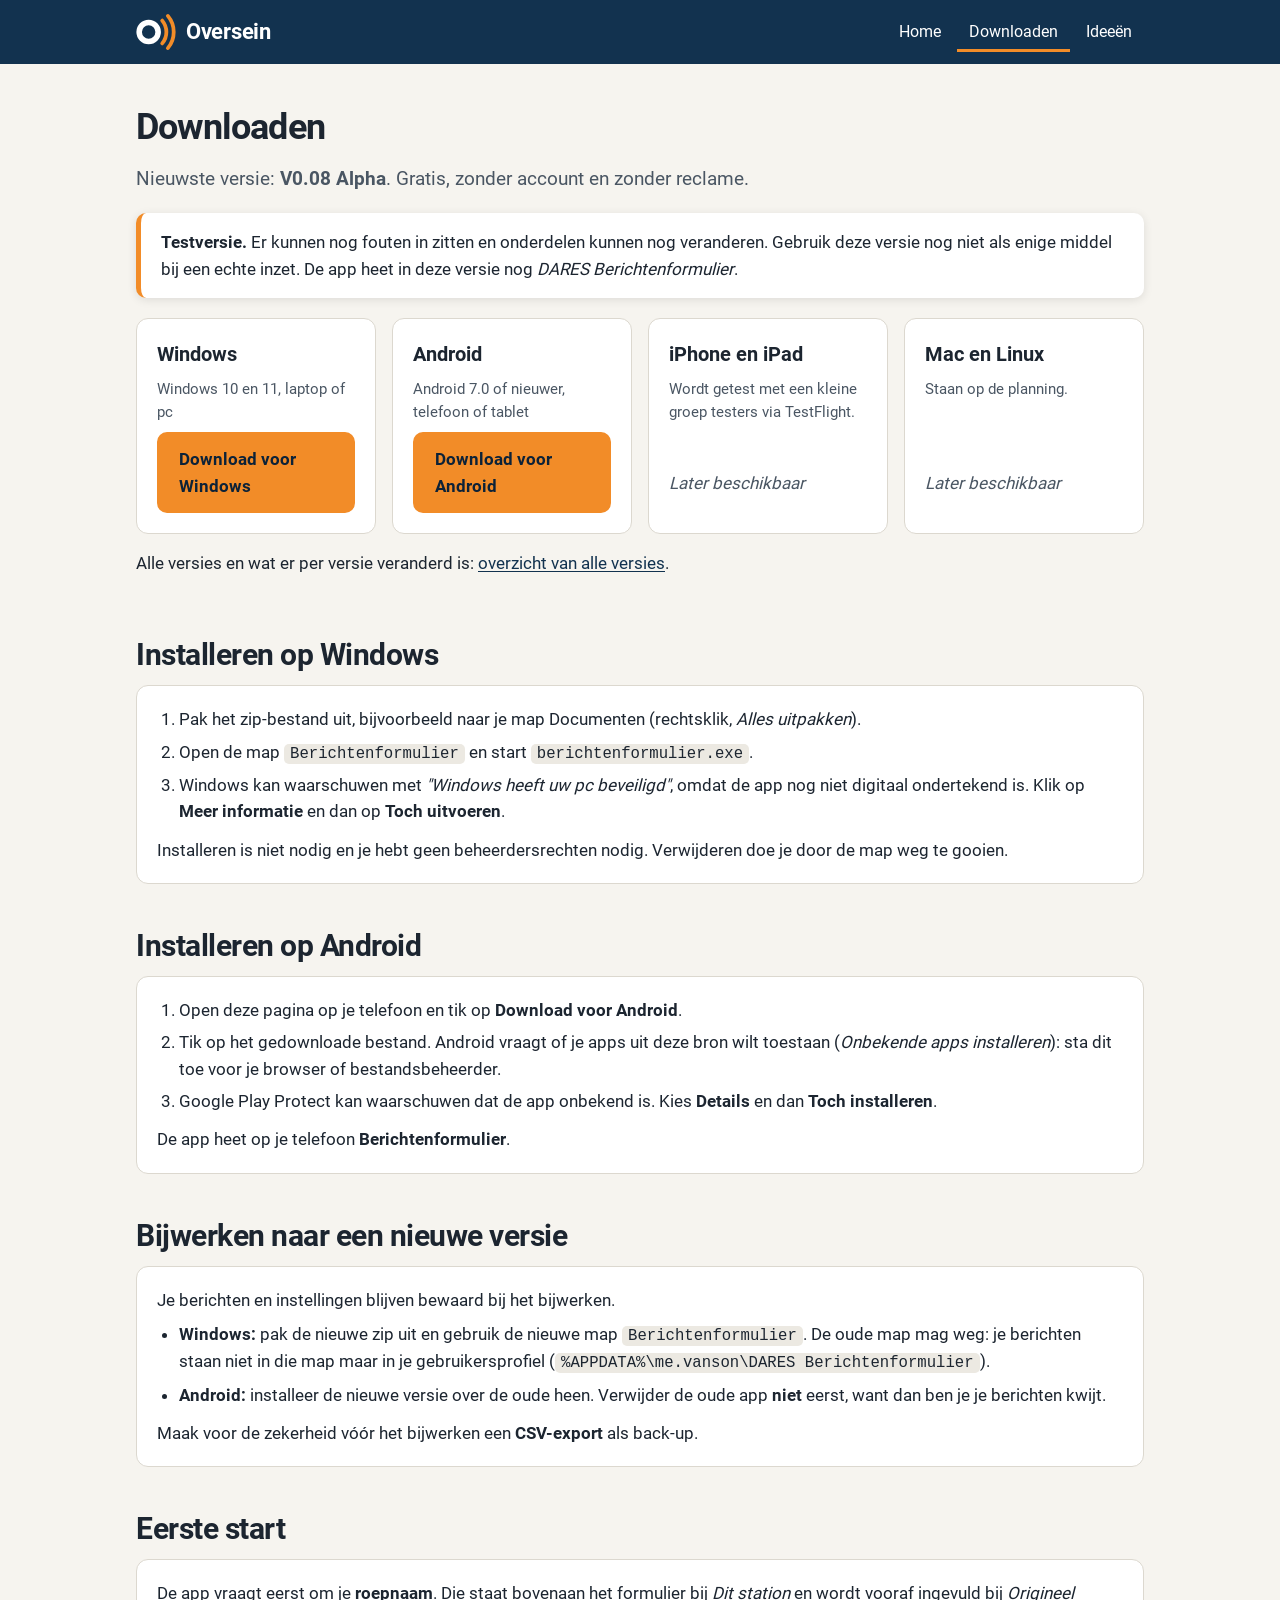
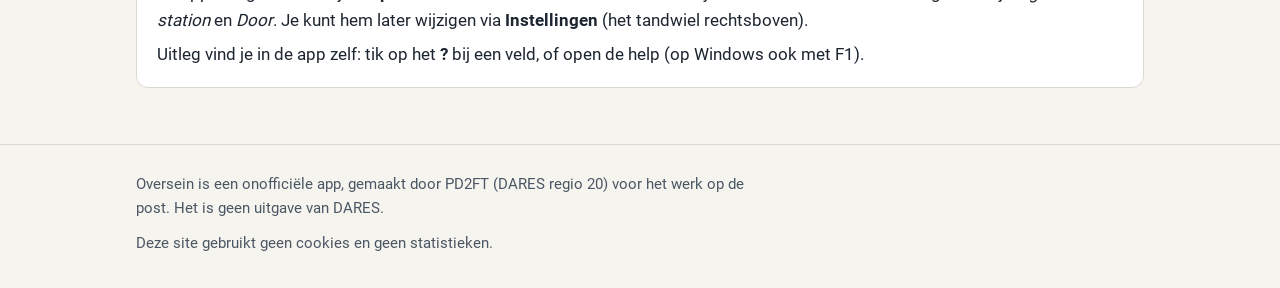
==== download.html @ a9109325 "Oversein website: home, downloads, 404" ====
<!doctype html>
<html lang="nl">
<head>
<meta charset="utf-8">
<meta name="viewport" content="width=device-width, initial-scale=1">
<title>Oversein downloaden</title>
<meta name="description" content="Download Oversein voor Windows en Android. Volledig offline, gratis, zonder account.">
<meta name="theme-color" content="#12324F">
<link rel="icon" href="assets/img/favicon.svg" type="image/svg+xml">
<link rel="apple-touch-icon" href="assets/img/apple-touch-icon.png">
<link rel="stylesheet" href="assets/site.css">
<meta property="og:type" content="website">
<meta property="og:title" content="Oversein downloaden">
<meta property="og:description" content="Toolkit voor noodcommunicatie zonder internet">
<meta property="og:url" content="https://oversein.nl/download.html">
<meta property="og:image" content="https://oversein.nl/assets/img/oversein-woordmerk.png">
<meta property="og:locale" content="nl_NL">
</head>
<body>

<header class="site-header">
  <div class="wrap">
    <a class="brand" href="./">
      <svg viewBox="200 196 632 632" aria-hidden="true"><circle cx="400" cy="512" r="150" fill="none" stroke="#FFFFFF" stroke-width="88"/><g fill="none" stroke="#F28C28" stroke-width="60" stroke-linecap="round"><path d="M614.5 332.0 A280 280 0 0 1 614.5 692.0"/><path d="M703.4 257.5 A396 396 0 0 1 703.4 766.5"/></g></svg>
      Oversein
    </a>
    <nav class="site-nav" aria-label="Hoofdmenu">
      <a href="./">Home</a>
      <a href="download.html" aria-current="page">Downloaden</a>
      <a href="./#ideeen">Ideeën</a>
    </nav>
  </div>
</header>

<main class="wrap">
  <section aria-labelledby="downloaden">
    <!-- Current release. Update the version, the two file links and the notice for every published release. -->
    <h1 id="downloaden" style="font-size:36px;letter-spacing:-0.8px;margin:0 0 8px">Downloaden</h1>
    <p class="lead">Nieuwste versie: <strong>V0.08 Alpha</strong>. Gratis, zonder account en zonder reclame.</p>

    <div class="notice" style="margin:0 0 20px">
      <p><strong>Testversie.</strong> Er kunnen nog fouten in zitten en onderdelen kunnen nog veranderen. Gebruik
      deze versie nog niet als enige middel bij een echte inzet. De app heet in deze versie nog
      <em>DARES Berichtenformulier</em>.</p>
    </div>

    <div class="platforms">
      <div class="platform">
        <h3>Windows</h3>
        <p class="meta">Windows 10 en 11, laptop of pc</p>
        <a class="button" href="https://github.com/fvanson/dares-berichtenformulier-download/releases/download/v0.0.8-alpha/Berichtenformulier-V0.08-Alpha-Windows.zip">Download voor Windows</a>
      </div>
      <div class="platform">
        <h3>Android</h3>
        <p class="meta">Android 7.0 of nieuwer, telefoon of tablet</p>
        <a class="button" href="https://github.com/fvanson/dares-berichtenformulier-download/releases/download/v0.0.8-alpha/Berichtenformulier-V0.08-Alpha-Android.apk">Download voor Android</a>
      </div>
      <div class="platform">
        <h3>iPhone en iPad</h3>
        <p class="meta">Wordt getest met een kleine groep testers via TestFlight.</p>
        <p class="later">Later beschikbaar</p>
      </div>
      <div class="platform">
        <h3>Mac en Linux</h3>
        <p class="meta">Staan op de planning.</p>
        <p class="later">Later beschikbaar</p>
      </div>
    </div>
    <p style="margin-top:16px">Alle versies en wat er per versie veranderd is:
    <a href="https://github.com/fvanson/dares-berichtenformulier-download/releases">overzicht van alle versies</a>.</p>
  </section>

  <section aria-labelledby="windows">
    <h2 id="windows">Installeren op Windows</h2>
    <div class="card">
      <ol class="steps">
        <li>Pak het zip-bestand uit, bijvoorbeeld naar je map Documenten (rechtsklik, <em>Alles uitpakken</em>).</li>
        <li>Open de map <code>Berichtenformulier</code> en start <code>berichtenformulier.exe</code>.</li>
        <li>Windows kan waarschuwen met <em>"Windows heeft uw pc beveiligd"</em>, omdat de app nog niet digitaal
        ondertekend is. Klik op <strong>Meer informatie</strong> en dan op <strong>Toch uitvoeren</strong>.</li>
      </ol>
      <p>Installeren is niet nodig en je hebt geen beheerdersrechten nodig. Verwijderen doe je door de map weg te
      gooien.</p>
    </div>
  </section>

  <section aria-labelledby="android">
    <h2 id="android">Installeren op Android</h2>
    <div class="card">
      <ol class="steps">
        <li>Open deze pagina op je telefoon en tik op <strong>Download voor Android</strong>.</li>
        <li>Tik op het gedownloade bestand. Android vraagt of je apps uit deze bron wilt toestaan
        (<em>Onbekende apps installeren</em>): sta dit toe voor je browser of bestandsbeheerder.</li>
        <li>Google Play Protect kan waarschuwen dat de app onbekend is. Kies <strong>Details</strong> en dan
        <strong>Toch installeren</strong>.</li>
      </ol>
      <p>De app heet op je telefoon <strong>Berichtenformulier</strong>.</p>
    </div>
  </section>

  <section aria-labelledby="bijwerken">
    <h2 id="bijwerken">Bijwerken naar een nieuwe versie</h2>
    <div class="card">
      <p>Je berichten en instellingen blijven bewaard bij het bijwerken.</p>
      <ul class="plain">
        <li><strong>Windows:</strong> pak de nieuwe zip uit en gebruik de nieuwe map <code>Berichtenformulier</code>.
        De oude map mag weg: je berichten staan niet in die map maar in je gebruikersprofiel
        (<code>%APPDATA%\me.vanson\DARES Berichtenformulier</code>).</li>
        <li><strong>Android:</strong> installeer de nieuwe versie over de oude heen. Verwijder de oude app
        <strong>niet</strong> eerst, want dan ben je je berichten kwijt.</li>
      </ul>
      <p>Maak voor de zekerheid vóór het bijwerken een <strong>CSV-export</strong> als back-up.</p>
    </div>
  </section>

  <section aria-labelledby="start">
    <h2 id="start">Eerste start</h2>
    <div class="card">
      <p>De app vraagt eerst om je <strong>roepnaam</strong>. Die staat bovenaan het formulier bij <em>Dit
      station</em> en wordt vooraf ingevuld bij <em>Origineel station</em> en <em>Door</em>. Je kunt hem later
      wijzigen via <strong>Instellingen</strong> (het tandwiel rechtsboven).</p>
      <p>Uitleg vind je in de app zelf: tik op het <strong>?</strong> bij een veld, of open de help (op Windows ook met
      F1).</p>
    </div>
  </section>
</main>

<footer class="site-footer">
  <div class="wrap">
    <p>Oversein is een onofficiële app, gemaakt door PD2FT (DARES regio 20) voor het werk op de post. Het is geen
    uitgave van DARES.</p>
    <p>Deze site gebruikt geen cookies en geen statistieken.</p>
  </div>
</footer>

</body>
</html>
---- assets/site.css ----
/* Oversein website. Plain CSS, no external resources: fonts and images are served from this site. */

@font-face { font-family: Roboto; font-weight: 400; font-display: swap; src: url(fonts/Roboto-Regular.ttf) format("truetype"); }
@font-face { font-family: Roboto; font-weight: 700; font-display: swap; src: url(fonts/Roboto-Bold.ttf) format("truetype"); }

:root {
  --navy: #12324F;
  --navy-deep: #0C2238;
  --orange: #F28C28;
  --bg: #F6F4EF;
  --surface: #FFFFFF;
  --text: #1C2530;
  --muted: #4A5663;
  --link: #12324F;
  --line: #DCD8CF;
  --chip: #E6EDF4;
  --chip-text: #12324F;
  --code-bg: #ECE9E2;
  --ring: #12324F;
  color-scheme: light;
}

@media (prefers-color-scheme: dark) {
  :root {
    --bg: #0E1824;
    --surface: #162433;
    --text: #E6ECF2;
    --muted: #A9B6C3;
    --link: #A9CDEE;
    --line: #2A3B4D;
    --chip: #213549;
    --chip-text: #CFE2F3;
    --code-bg: #213041;
    --ring: #FFFFFF;
    color-scheme: dark;
  }
}

* { box-sizing: border-box; }

html { -webkit-text-size-adjust: 100%; }

body {
  margin: 0;
  font-family: Roboto, system-ui, -apple-system, "Segoe UI", sans-serif;
  font-size: 17px;
  line-height: 1.55;
  background: var(--bg);
  color: var(--text);
}

a { color: var(--link); text-underline-offset: 2px; }
a:hover { text-decoration-thickness: 2px; }
:focus-visible { outline: 3px solid var(--orange); outline-offset: 2px; border-radius: 4px; }

.wrap { max-width: 1040px; margin: 0 auto; padding: 0 16px; }

/* Header */
.site-header { background: var(--navy); color: #fff; }
.site-header .wrap { display: flex; align-items: center; justify-content: space-between; gap: 16px; min-height: 64px; flex-wrap: wrap; }
.brand { display: flex; align-items: center; gap: 10px; color: #fff; text-decoration: none; font-weight: 700; font-size: 22px; letter-spacing: -0.3px; }
.brand svg { width: 40px; height: 40px; flex: none; }
.site-nav { display: flex; gap: 4px; flex-wrap: wrap; }
.site-nav a { color: #fff; text-decoration: none; padding: 8px 12px; border-radius: 8px; font-size: 16px; }
.site-nav a:hover { background: #ffffff1f; }
.site-nav a[aria-current="page"] { box-shadow: inset 0 -3px 0 var(--orange); border-radius: 0; }

/* Hero */
.hero { background: var(--navy); color: #fff; padding: 40px 0 56px; }
.hero .wrap { display: grid; grid-template-columns: 1fr 260px; gap: 32px; align-items: center; }
.hero h1 { font-size: 46px; line-height: 1.1; margin: 0 0 8px; letter-spacing: -1px; }
.hero .tagline { font-size: 21px; color: var(--orange); margin: 0 0 20px; }
.hero p { margin: 0 0 16px; max-width: 600px; color: #E3EAF1; }
.hero .mark { width: 100%; max-width: 260px; height: auto; justify-self: end; }
.hero-actions { display: flex; flex-wrap: wrap; gap: 12px; margin-top: 24px; }

.button {
  display: inline-flex; align-items: center; gap: 8px;
  padding: 12px 20px; border-radius: 10px; font-weight: 700; text-decoration: none; font-size: 17px;
  background: var(--orange); color: var(--navy-deep); border: 2px solid var(--orange);
}
.button:hover { background: #F7A452; border-color: #F7A452; }
.button.secondary { background: transparent; color: #fff; border-color: #ffffff80; }
.button.secondary:hover { background: #ffffff1a; }

/* Notice under the hero */
.notice { background: var(--surface); border-left: 5px solid var(--orange); border-radius: 10px; padding: 16px 20px; margin: -28px 0 8px; position: relative; box-shadow: 0 2px 10px #0000001a; }
.notice p { margin: 0; }

/* Sections */
main section { padding: 36px 0 8px; }
h2 { font-size: 30px; line-height: 1.2; margin: 0 0 12px; letter-spacing: -0.5px; }
h3 { font-size: 20px; margin: 0 0 8px; }
.lead { font-size: 19px; color: var(--muted); max-width: 760px; margin: 0 0 20px; }

.grid { display: grid; grid-template-columns: repeat(auto-fit, minmax(250px, 1fr)); gap: 16px; }
.card { background: var(--surface); border: 1px solid var(--line); border-radius: 12px; padding: 20px; }
.card p { margin: 0 0 8px; }
.card p:last-child { margin-bottom: 0; }
.card ul { margin: 0; padding-left: 20px; }

.chip { display: inline-block; font-size: 13px; font-weight: 700; padding: 2px 10px; border-radius: 99px; background: var(--chip); color: var(--chip-text); margin-bottom: 8px; }
.chip.now { background: var(--orange); color: var(--navy-deep); }

.platforms { display: grid; grid-template-columns: repeat(auto-fit, minmax(220px, 1fr)); gap: 16px; }
.platform { background: var(--surface); border: 1px solid var(--line); border-radius: 12px; padding: 20px; display: flex; flex-direction: column; gap: 8px; }
.platform h3 { margin: 0; }
.platform .meta { color: var(--muted); font-size: 15px; margin: 0; }
.platform .button { align-self: flex-start; margin-top: auto; }
.platform .later { color: var(--muted); margin-top: auto; font-style: italic; }

ol.steps, ul.plain { padding-left: 22px; margin: 0 0 12px; }
ol.steps li, ul.plain li { margin-bottom: 6px; }

code { font-size: 0.92em; background: var(--code-bg); padding: 1px 6px; border-radius: 5px; overflow-wrap: anywhere; }

.two-col { display: grid; grid-template-columns: 1fr 1fr; gap: 16px; }

/* Footer */
.site-footer { margin-top: 48px; padding: 28px 0 36px; border-top: 1px solid var(--line); color: var(--muted); font-size: 15px; }
.site-footer .wrap { display: flex; flex-wrap: wrap; justify-content: space-between; gap: 12px 24px; }
.site-footer p { margin: 0; max-width: 640px; }

@media (max-width: 760px) {
  body { font-size: 16px; }
  .hero { padding: 28px 0 48px; }
  .hero .wrap { grid-template-columns: 1fr; }
  .hero .mark { display: none; }
  .hero h1 { font-size: 36px; }
  .hero .tagline { font-size: 18px; }
  h2 { font-size: 25px; }
  .two-col { grid-template-columns: 1fr; }
  .brand { font-size: 20px; }
  .site-nav a { padding: 8px 9px; }
}
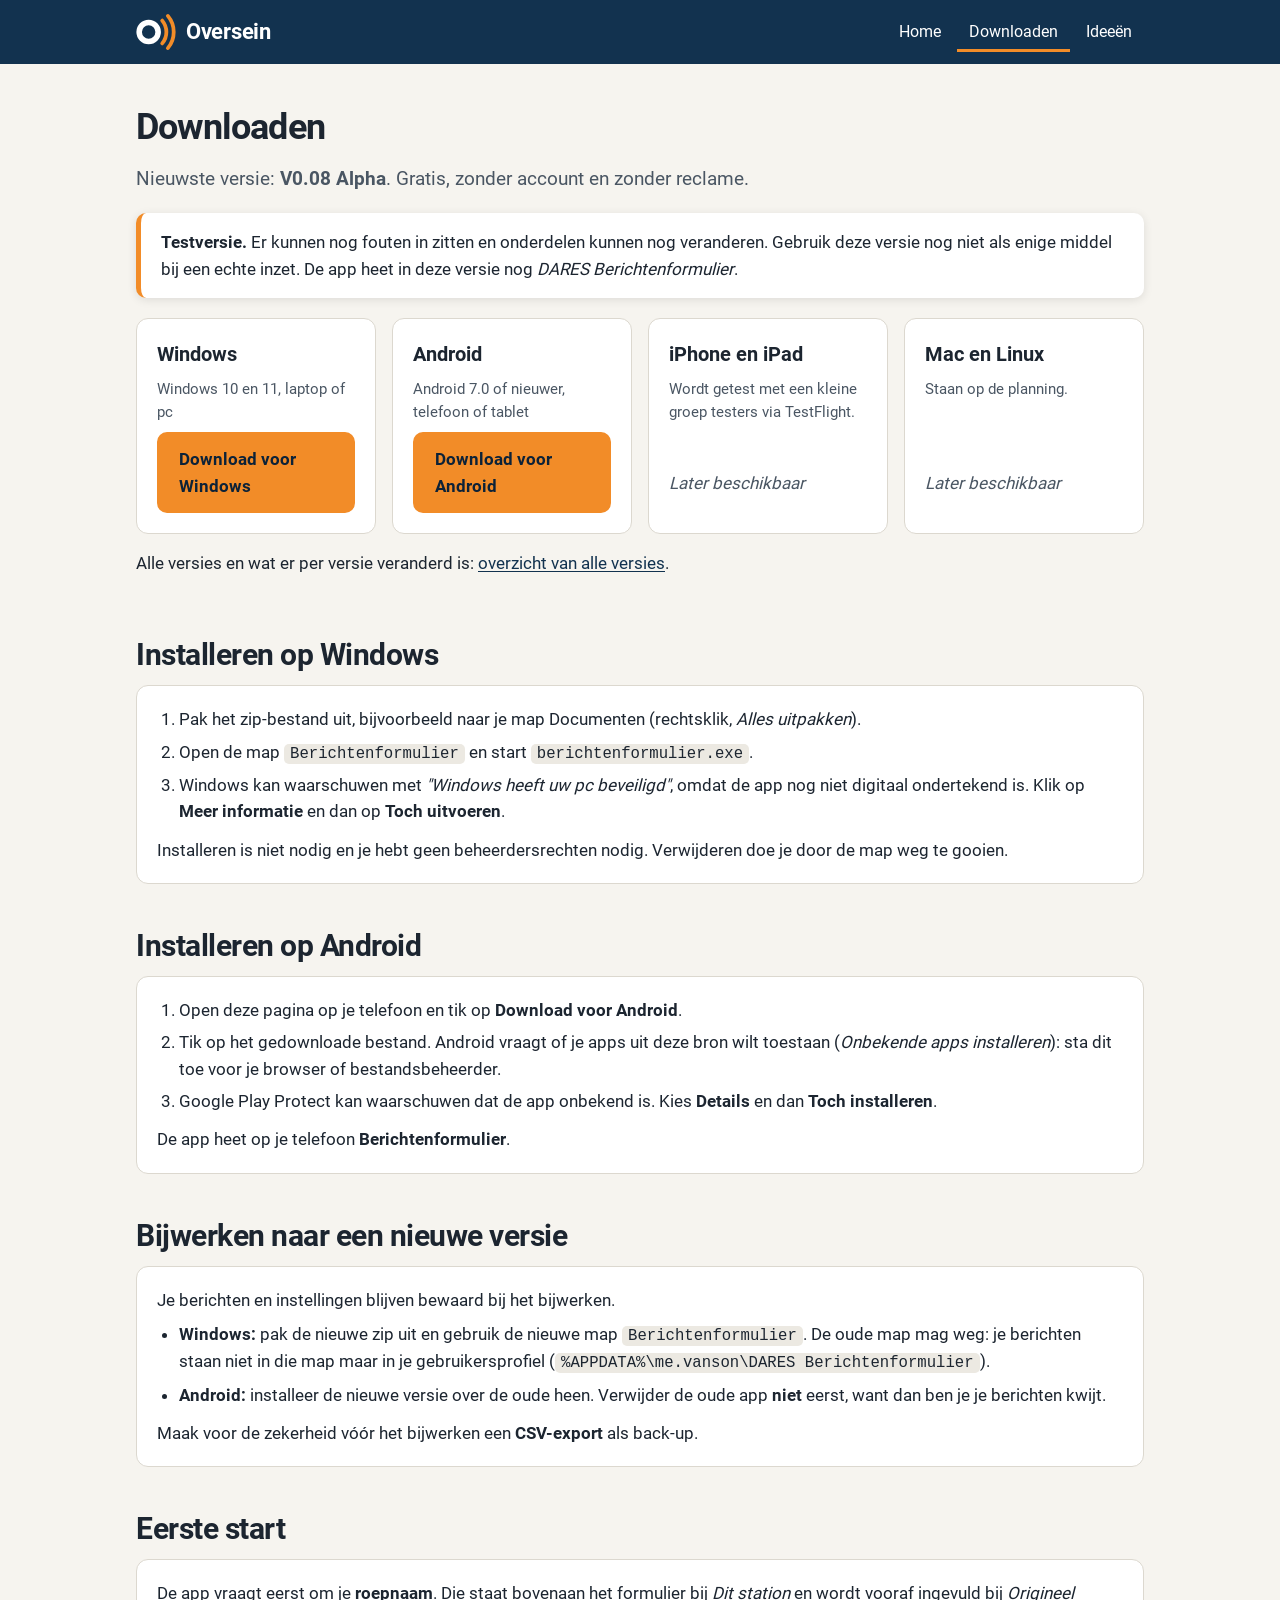
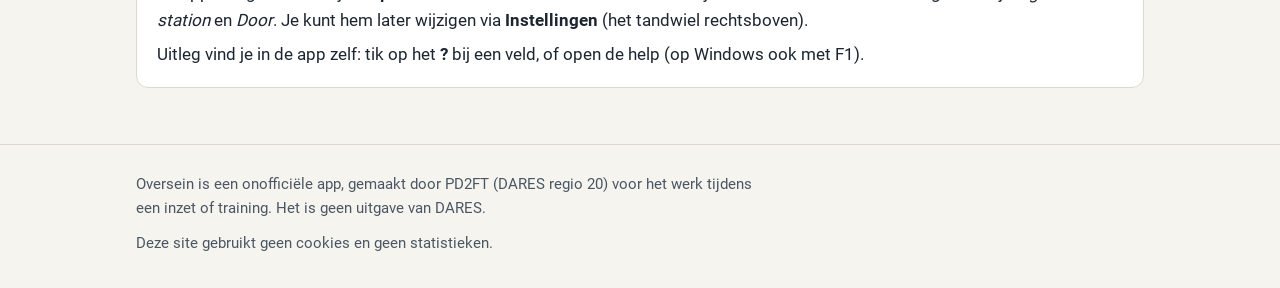
==== commit e105fe14: "Footer: for use during a deployment or training Co-Authored-By: Claude Opus 5.5 <noreply@anthropic.c" ====
--- a/download.html
+++ b/download.html
@@ -127,7 +127,7 @@
 
 <footer class="site-footer">
   <div class="wrap">
-    <p>Oversein is een onofficiële app, gemaakt door PD2FT (DARES regio 20) voor het werk op de post. Het is geen
+    <p>Oversein is een onofficiële app, gemaakt door PD2FT (DARES regio 20) voor het werk tijdens een inzet of training. Het is geen
     uitgave van DARES.</p>
     <p>Deze site gebruikt geen cookies en geen statistieken.</p>
   </div>
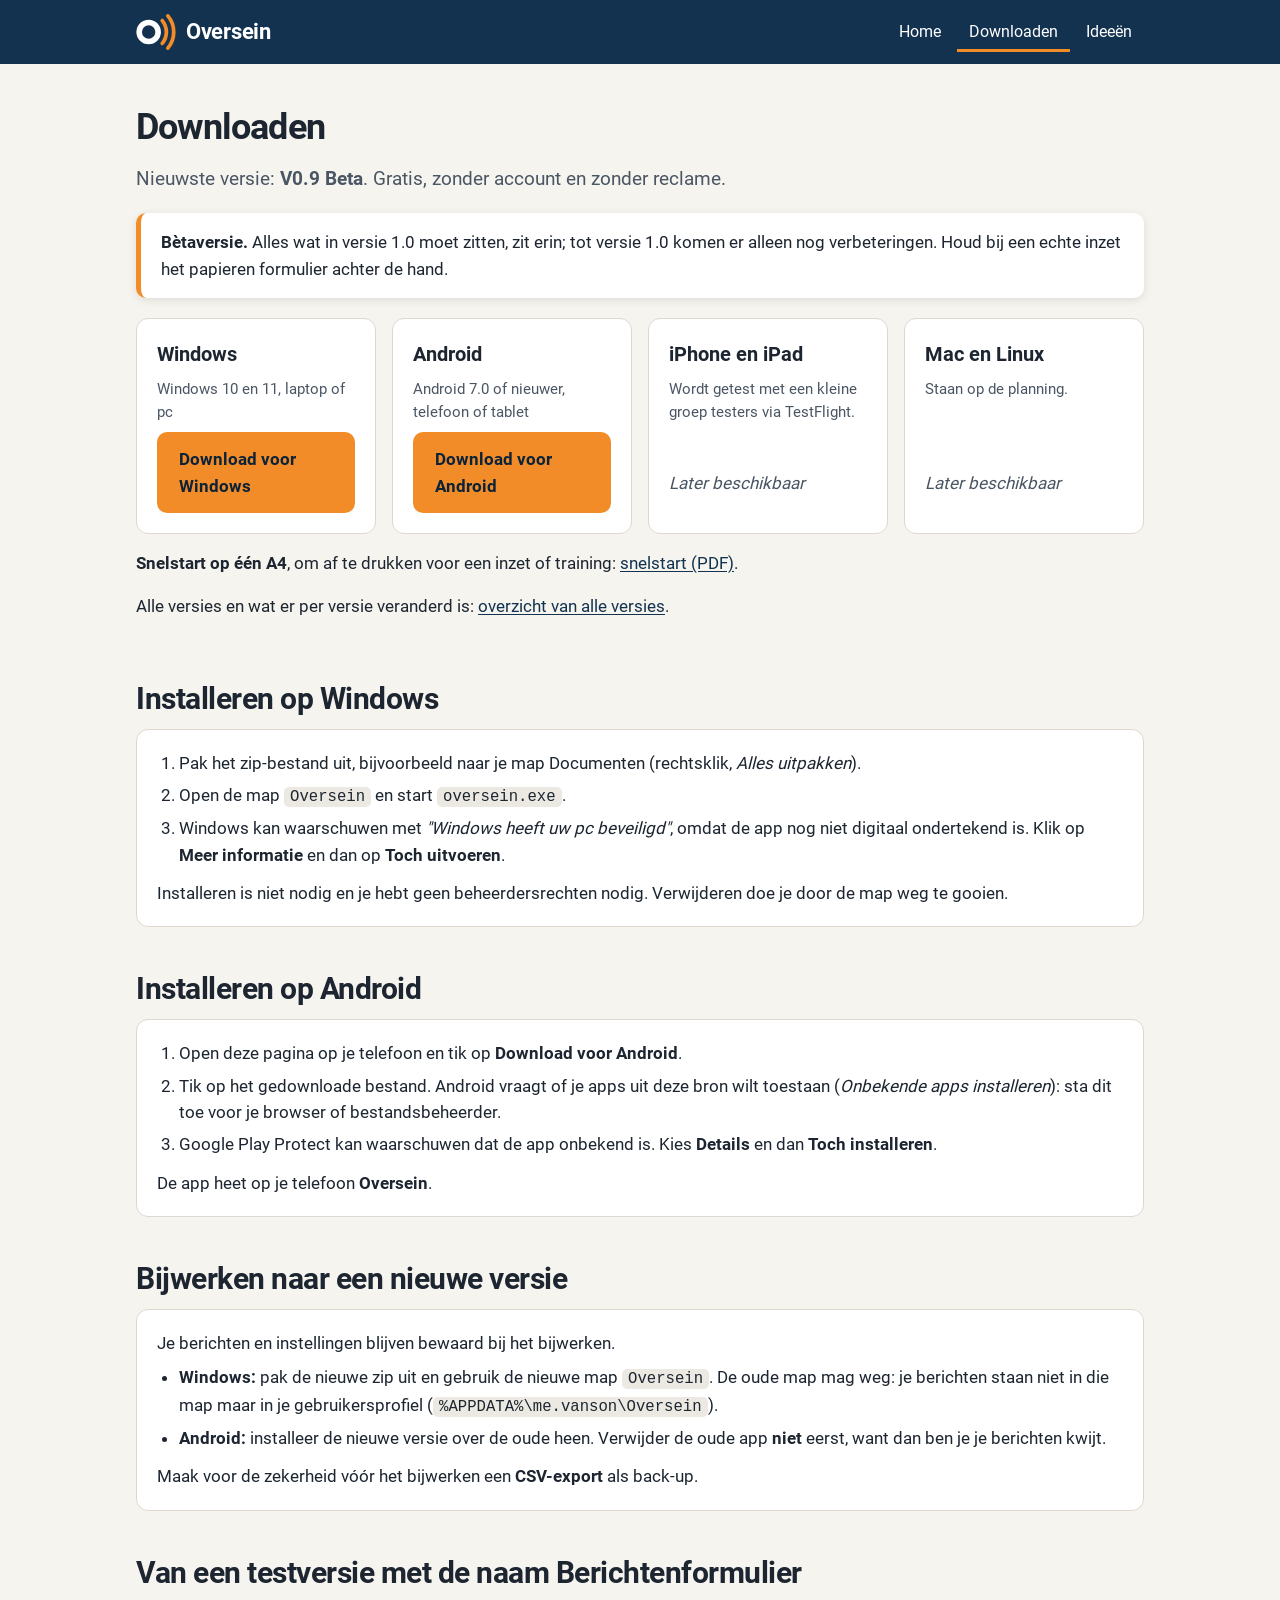
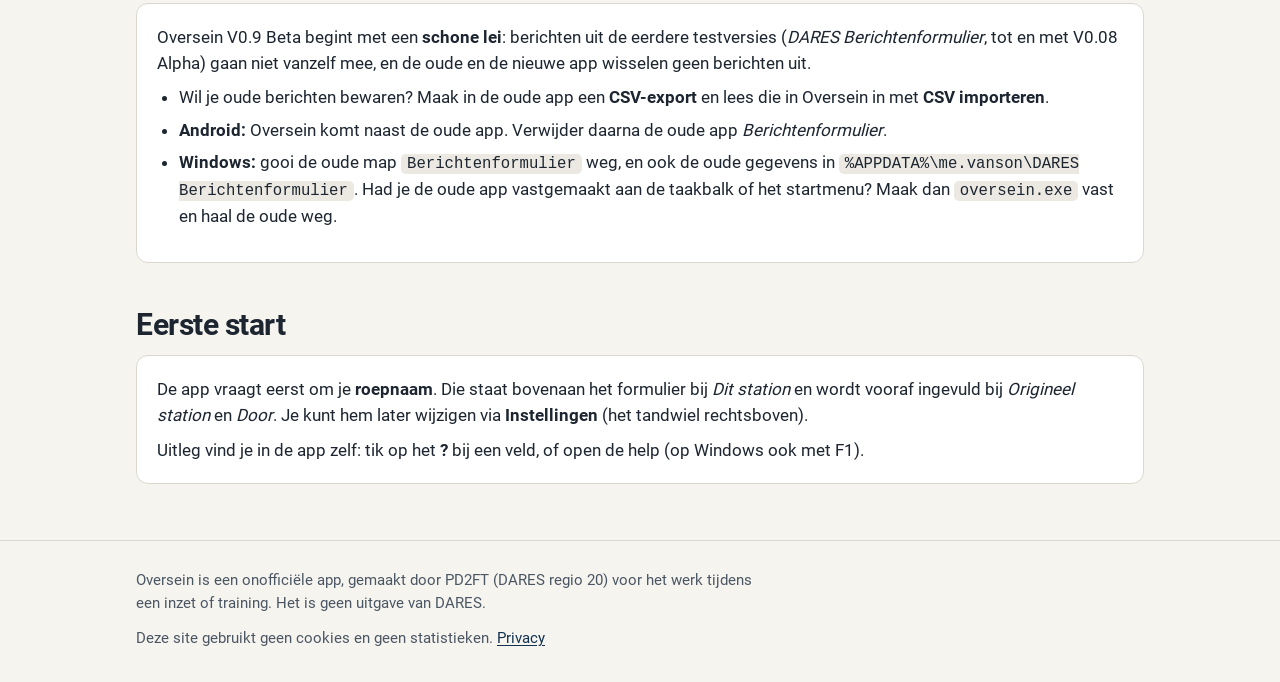
==== commit 11146e69: "V0.9 Beta: Oversein, privacy page, quick start" ====
--- a/download.html
+++ b/download.html
@@ -36,24 +36,23 @@
   <section aria-labelledby="downloaden">
     <!-- Current release. Update the version, the two file links and the notice for every published release. -->
     <h1 id="downloaden" style="font-size:36px;letter-spacing:-0.8px;margin:0 0 8px">Downloaden</h1>
-    <p class="lead">Nieuwste versie: <strong>V0.08 Alpha</strong>. Gratis, zonder account en zonder reclame.</p>
+    <p class="lead">Nieuwste versie: <strong>V0.9 Beta</strong>. Gratis, zonder account en zonder reclame.</p>
 
     <div class="notice" style="margin:0 0 20px">
-      <p><strong>Testversie.</strong> Er kunnen nog fouten in zitten en onderdelen kunnen nog veranderen. Gebruik
-      deze versie nog niet als enige middel bij een echte inzet. De app heet in deze versie nog
-      <em>DARES Berichtenformulier</em>.</p>
+      <p><strong>Bètaversie.</strong> Alles wat in versie 1.0 moet zitten, zit erin; tot versie 1.0 komen er alleen
+      nog verbeteringen. Houd bij een echte inzet het papieren formulier achter de hand.</p>
     </div>
 
     <div class="platforms">
       <div class="platform">
         <h3>Windows</h3>
         <p class="meta">Windows 10 en 11, laptop of pc</p>
-        <a class="button" href="https://github.com/fvanson/dares-berichtenformulier-download/releases/download/v0.0.8-alpha/Berichtenformulier-V0.08-Alpha-Windows.zip">Download voor Windows</a>
+        <a class="button" href="https://github.com/fvanson/oversein-download/releases/download/v0.9.0-beta/Oversein-V0.9-Beta-Windows.zip">Download voor Windows</a>
       </div>
       <div class="platform">
         <h3>Android</h3>
         <p class="meta">Android 7.0 of nieuwer, telefoon of tablet</p>
-        <a class="button" href="https://github.com/fvanson/dares-berichtenformulier-download/releases/download/v0.0.8-alpha/Berichtenformulier-V0.08-Alpha-Android.apk">Download voor Android</a>
+        <a class="button" href="https://github.com/fvanson/oversein-download/releases/download/v0.9.0-beta/Oversein-V0.9-Beta-Android.apk">Download voor Android</a>
       </div>
       <div class="platform">
         <h3>iPhone en iPad</h3>
@@ -66,8 +65,10 @@
         <p class="later">Later beschikbaar</p>
       </div>
     </div>
-    <p style="margin-top:16px">Alle versies en wat er per versie veranderd is:
-    <a href="https://github.com/fvanson/dares-berichtenformulier-download/releases">overzicht van alle versies</a>.</p>
+    <p style="margin-top:16px"><strong>Snelstart op één A4</strong>, om af te drukken voor een inzet of training:
+    <a href="snelstart.pdf">snelstart (PDF)</a>.</p>
+    <p>Alle versies en wat er per versie veranderd is:
+    <a href="https://github.com/fvanson/oversein-download/releases">overzicht van alle versies</a>.</p>
   </section>
 
   <section aria-labelledby="windows">
@@ -75,7 +76,7 @@
     <div class="card">
       <ol class="steps">
         <li>Pak het zip-bestand uit, bijvoorbeeld naar je map Documenten (rechtsklik, <em>Alles uitpakken</em>).</li>
-        <li>Open de map <code>Berichtenformulier</code> en start <code>berichtenformulier.exe</code>.</li>
+        <li>Open de map <code>Oversein</code> en start <code>oversein.exe</code>.</li>
         <li>Windows kan waarschuwen met <em>"Windows heeft uw pc beveiligd"</em>, omdat de app nog niet digitaal
         ondertekend is. Klik op <strong>Meer informatie</strong> en dan op <strong>Toch uitvoeren</strong>.</li>
       </ol>
@@ -94,7 +95,7 @@
         <li>Google Play Protect kan waarschuwen dat de app onbekend is. Kies <strong>Details</strong> en dan
         <strong>Toch installeren</strong>.</li>
       </ol>
-      <p>De app heet op je telefoon <strong>Berichtenformulier</strong>.</p>
+      <p>De app heet op je telefoon <strong>Oversein</strong>.</p>
     </div>
   </section>
 
@@ -103,13 +104,31 @@
     <div class="card">
       <p>Je berichten en instellingen blijven bewaard bij het bijwerken.</p>
       <ul class="plain">
-        <li><strong>Windows:</strong> pak de nieuwe zip uit en gebruik de nieuwe map <code>Berichtenformulier</code>.
-        De oude map mag weg: je berichten staan niet in die map maar in je gebruikersprofiel
-        (<code>%APPDATA%\me.vanson\DARES Berichtenformulier</code>).</li>
+        <li><strong>Windows:</strong> pak de nieuwe zip uit en gebruik de nieuwe map <code>Oversein</code>. De oude
+        map mag weg: je berichten staan niet in die map maar in je gebruikersprofiel
+        (<code>%APPDATA%\me.vanson\Oversein</code>).</li>
         <li><strong>Android:</strong> installeer de nieuwe versie over de oude heen. Verwijder de oude app
         <strong>niet</strong> eerst, want dan ben je je berichten kwijt.</li>
       </ul>
       <p>Maak voor de zekerheid vóór het bijwerken een <strong>CSV-export</strong> als back-up.</p>
+    </div>
+  </section>
+
+  <section aria-labelledby="schoon">
+    <h2 id="schoon">Van een testversie met de naam Berichtenformulier</h2>
+    <div class="card">
+      <p>Oversein V0.9 Beta begint met een <strong>schone lei</strong>: berichten uit de eerdere testversies
+      (<em>DARES Berichtenformulier</em>, tot en met V0.08 Alpha) gaan niet vanzelf mee, en de oude en de nieuwe app
+      wisselen geen berichten uit.</p>
+      <ul class="plain">
+        <li>Wil je oude berichten bewaren? Maak in de oude app een <strong>CSV-export</strong> en lees die in Oversein in
+        met <strong>CSV importeren</strong>.</li>
+        <li><strong>Android:</strong> Oversein komt naast de oude app. Verwijder daarna de oude app
+        <em>Berichtenformulier</em>.</li>
+        <li><strong>Windows:</strong> gooi de oude map <code>Berichtenformulier</code> weg, en ook de oude gegevens in
+        <code>%APPDATA%\me.vanson\DARES Berichtenformulier</code>. Had je de oude app vastgemaakt aan de taakbalk of het
+        startmenu? Maak dan <code>oversein.exe</code> vast en haal de oude weg.</li>
+      </ul>
     </div>
   </section>
 
@@ -129,7 +148,7 @@
   <div class="wrap">
     <p>Oversein is een onofficiële app, gemaakt door PD2FT (DARES regio 20) voor het werk tijdens een inzet of training. Het is geen
     uitgave van DARES.</p>
-    <p>Deze site gebruikt geen cookies en geen statistieken.</p>
+    <p>Deze site gebruikt geen cookies en geen statistieken. <a href="privacy.html">Privacy</a></p>
   </div>
 </footer>
 
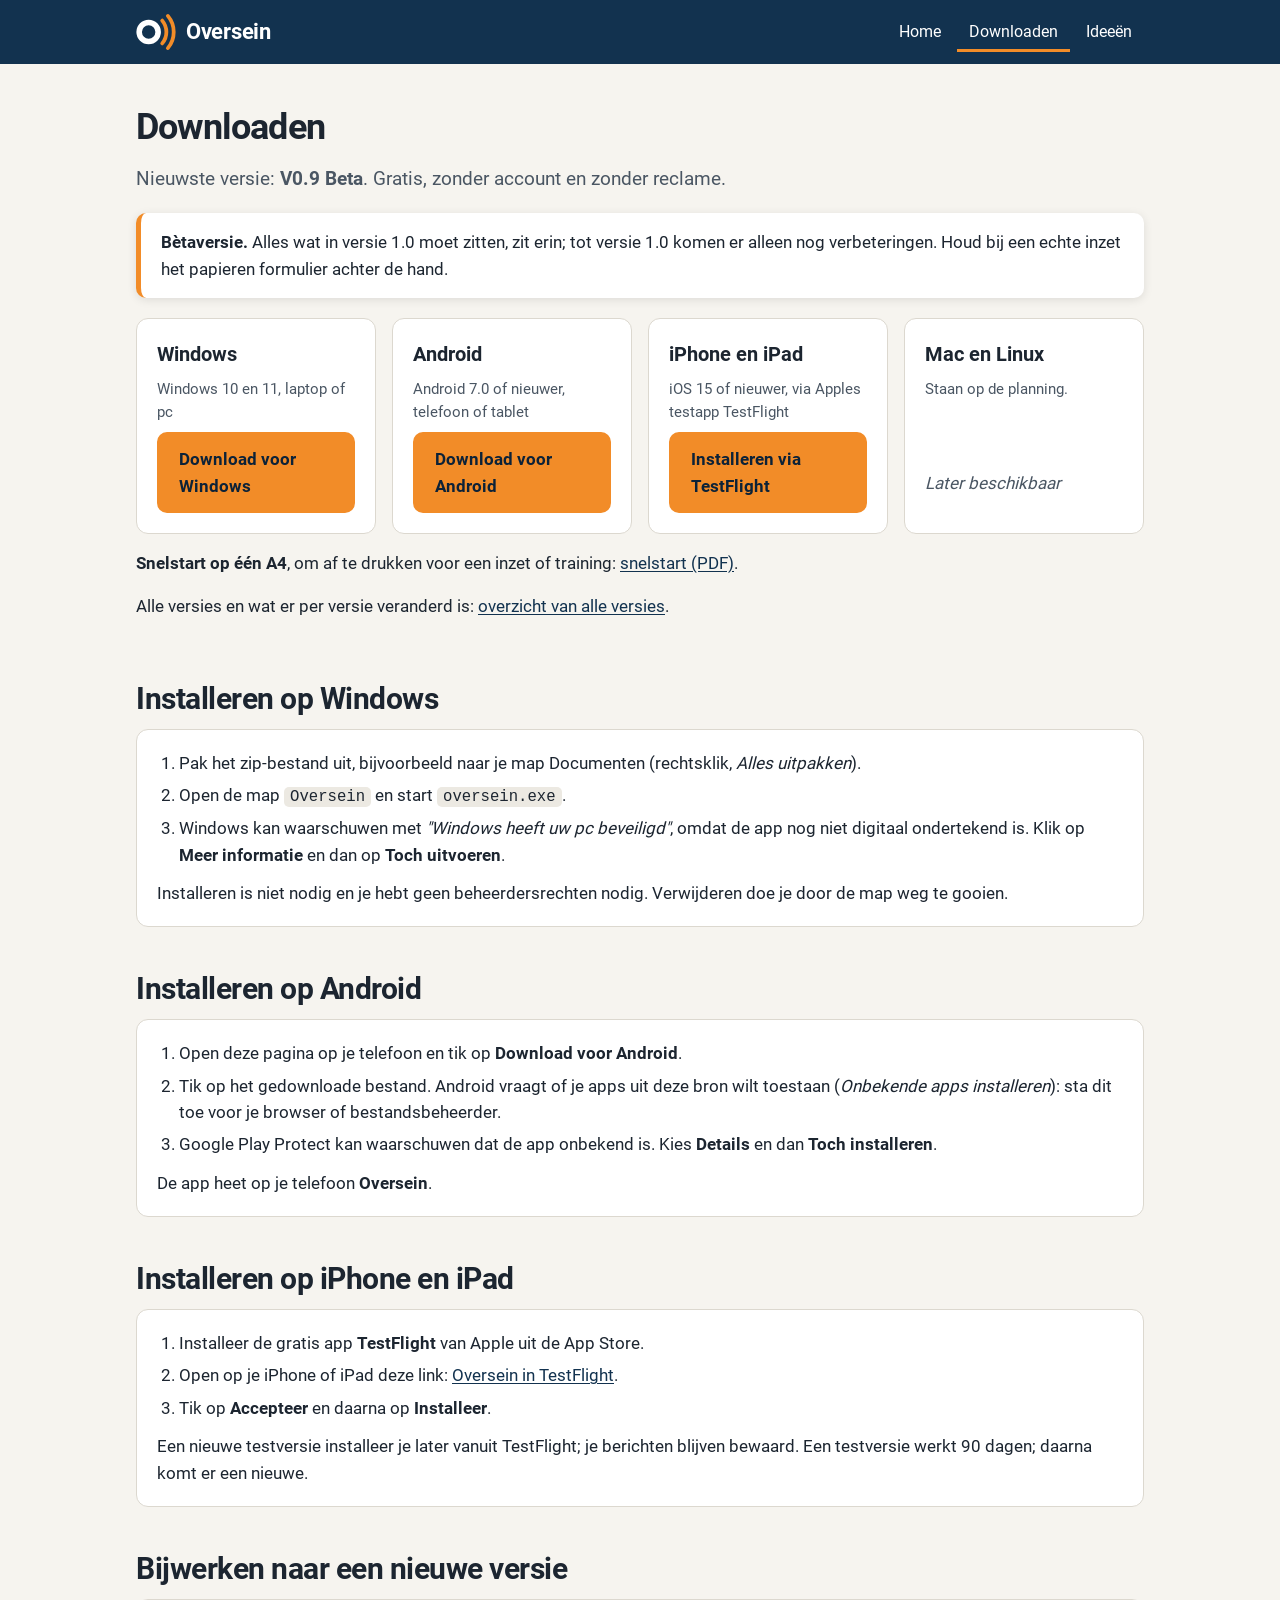
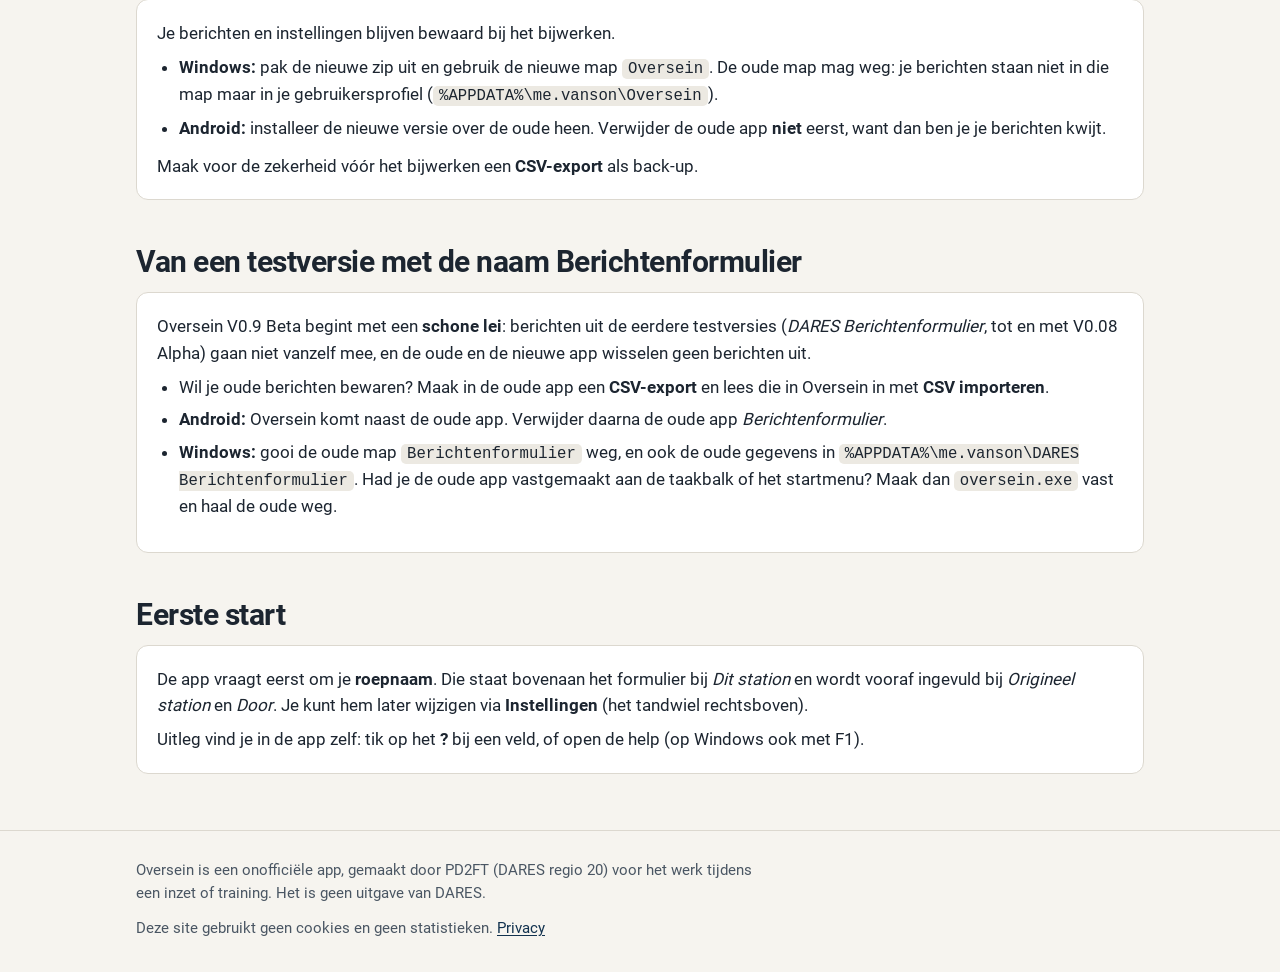
==== commit d8f60051: "iPhone en iPad via TestFlight" ====
--- a/download.html
+++ b/download.html
@@ -56,8 +56,8 @@
       </div>
       <div class="platform">
         <h3>iPhone en iPad</h3>
-        <p class="meta">Wordt getest met een kleine groep testers via TestFlight.</p>
-        <p class="later">Later beschikbaar</p>
+        <p class="meta">iOS 15 of nieuwer, via Apples testapp TestFlight</p>
+        <a class="button" href="https://testflight.apple.com/join/cBpPfup1">Installeren via TestFlight</a>
       </div>
       <div class="platform">
         <h3>Mac en Linux</h3>
@@ -96,6 +96,19 @@
         <strong>Toch installeren</strong>.</li>
       </ol>
       <p>De app heet op je telefoon <strong>Oversein</strong>.</p>
+    </div>
+  </section>
+
+  <section aria-labelledby="iphone">
+    <h2 id="iphone">Installeren op iPhone en iPad</h2>
+    <div class="card">
+      <ol class="steps">
+        <li>Installeer de gratis app <strong>TestFlight</strong> van Apple uit de App Store.</li>
+        <li>Open op je iPhone of iPad deze link: <a href="https://testflight.apple.com/join/cBpPfup1">Oversein in TestFlight</a>.</li>
+        <li>Tik op <strong>Accepteer</strong> en daarna op <strong>Installeer</strong>.</li>
+      </ol>
+      <p>Een nieuwe testversie installeer je later vanuit TestFlight; je berichten blijven bewaard. Een testversie
+      werkt 90 dagen; daarna komt er een nieuwe.</p>
     </div>
   </section>
 
